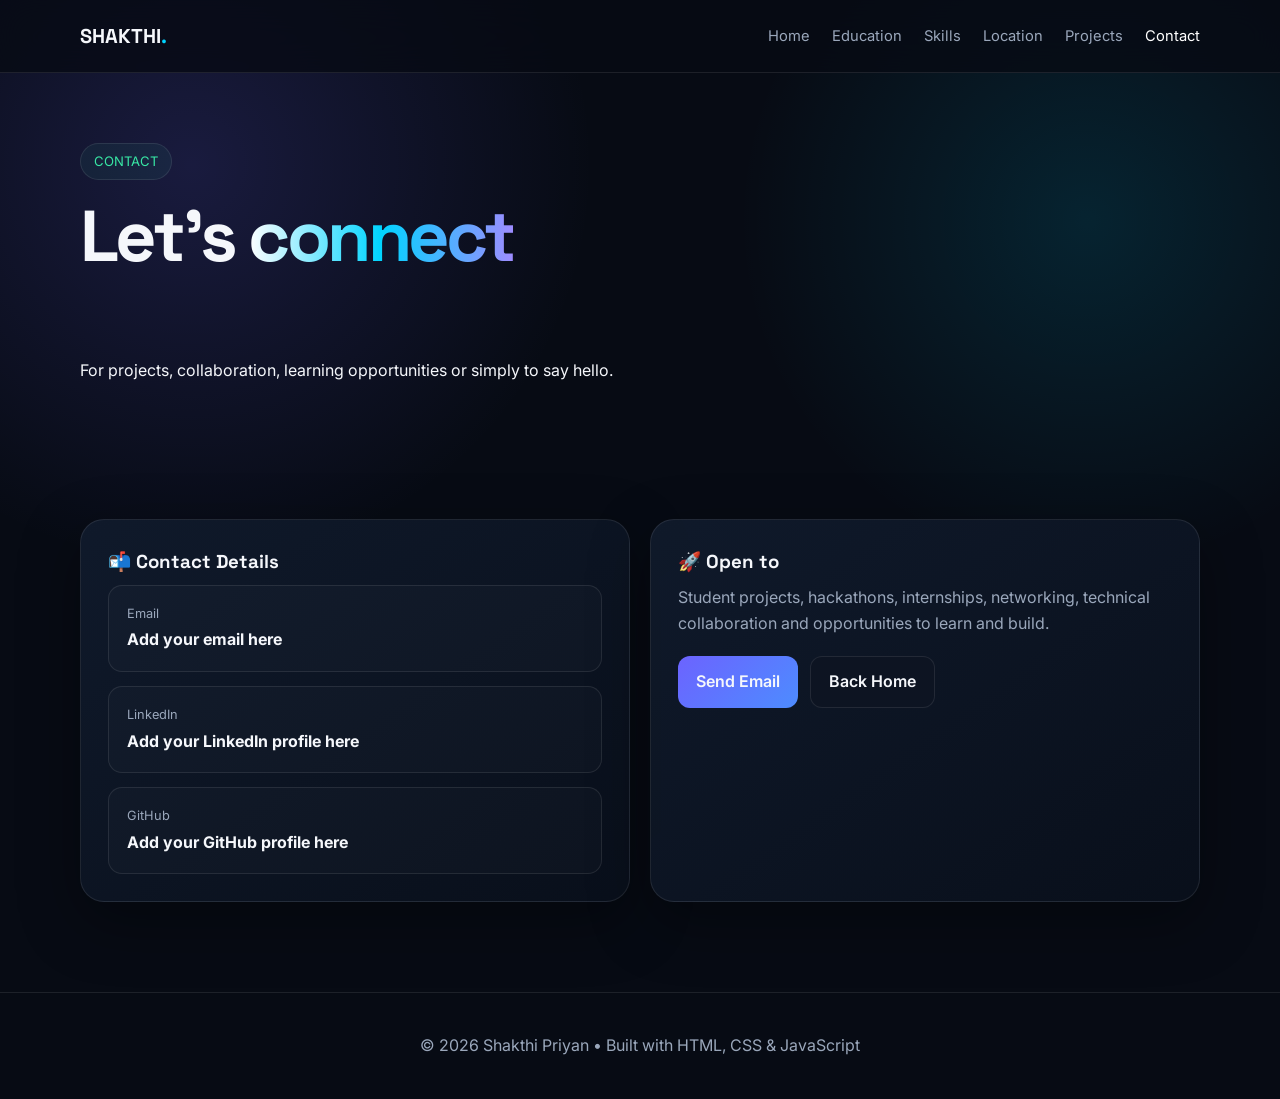
==== contact.html @ 1085ec8c "Add files via upload" ====
<!DOCTYPE html>
<html lang="en"><head><meta charset="UTF-8"><meta name="viewport" content="width=device-width, initial-scale=1.0">
<title>Contact | Shakthi Priyan</title><link rel="stylesheet" href="style.css"></head>
<body>
<nav class="nav">
  <div class="container nav-inner">
    <a class="logo" href="index.html">SHAKTHI<span>.</span></a>
    <ul class="nav-links">
      <li><a href="index.html">Home</a></li>
      <li><a href="education.html">Education</a></li>
      <li><a href="skills.html">Skills</a></li>
      <li><a href="location.html">Location</a></li>
      <li><a href="projects.html">Projects</a></li>
      <li><a href="contact.html">Contact</a></li>
    </ul>
  </div>
</nav>

<main><section class="page-header"><div class="container"><span class="badge">CONTACT</span><h1>Let's <span class="gradient">connect</span></h1><p class="hero p">For projects, collaboration, learning opportunities or simply to say hello.</p></div></section>
<section><div class="container content-grid">
<div class="card content-card"><h3>📬 Contact Details</h3><div class="contact-list">
<div class="contact-item"><span>Email</span><strong>Add your email here</strong></div>
<div class="contact-item"><span>LinkedIn</span><strong>Add your LinkedIn profile here</strong></div>
<div class="contact-item"><span>GitHub</span><strong>Add your GitHub profile here</strong></div>
</div></div>
<div class="card content-card"><h3>🚀 Open to</h3><p>Student projects, hackathons, internships, networking, technical collaboration and opportunities to learn and build.</p><div class="buttons" style="margin-top:20px"><a class="btn primary" href="mailto:your-email@example.com">Send Email</a><a class="btn" href="index.html">Back Home</a></div></div>
</div></section></main>
<footer>
  <div class="container">© <span id="year"></span> Shakthi Priyan • Built with HTML, CSS & JavaScript</div>
</footer>
<script src="script.js"></script></body></html>
---- style.css ----
@import url('https://fonts.googleapis.com/css2?family=Inter:wght@400;500;600;700;800&family=Space+Grotesk:wght@500;600;700&display=swap');

:root{
  --bg:#070b14;
  --panel:#0d1422;
  --panel2:#111b2d;
  --text:#f5f7fb;
  --muted:#9aa7bb;
  --line:rgba(255,255,255,.09);
  --accent:#6c63ff;
  --accent2:#00d4ff;
  --success:#38e8a5;
  --shadow:0 20px 60px rgba(0,0,0,.35);
}

*{box-sizing:border-box;margin:0;padding:0}
html{scroll-behavior:smooth}
body{
  min-height:100vh;
  background:
    radial-gradient(circle at 15% 15%,rgba(108,99,255,.18),transparent 28%),
    radial-gradient(circle at 85% 20%,rgba(0,212,255,.12),transparent 25%),
    var(--bg);
  color:var(--text);
  font-family:Inter,Arial,sans-serif;
  line-height:1.6;
}
a{text-decoration:none;color:inherit}
.container{width:min(1120px,92%);margin:auto}
.nav{
  position:sticky;top:0;z-index:100;
  backdrop-filter:blur(18px);
  background:rgba(7,11,20,.78);
  border-bottom:1px solid var(--line);
}
.nav-inner{min-height:72px;display:flex;align-items:center;justify-content:space-between;gap:25px}
.logo{font-family:"Space Grotesk";font-size:1.25rem;font-weight:700}
.logo span{color:var(--accent2)}
.nav-links{display:flex;gap:22px;list-style:none;flex-wrap:wrap}
.nav-links a{color:var(--muted);font-size:.92rem;transition:.25s}
.nav-links a:hover,.nav-links a.active{color:#fff}
.hero{padding:85px 0 55px}
.hero-grid{display:grid;grid-template-columns:1.25fr .75fr;gap:45px;align-items:center}
.badge{
  display:inline-flex;padding:7px 13px;border:1px solid var(--line);
  border-radius:999px;color:var(--success);background:rgba(56,232,165,.06);
  font-size:.82rem;margin-bottom:20px
}
h1{font-family:"Space Grotesk";font-size:clamp(2.7rem,7vw,5.5rem);line-height:1.02;letter-spacing:-.05em}
.gradient{background:linear-gradient(90deg,#fff,var(--accent2),#9d8cff);-webkit-background-clip:text;background-clip:text;color:transparent}
.hero p{max-width:680px;color:var(--muted);font-size:1.05rem;margin:22px 0 28px}
.buttons{display:flex;gap:12px;flex-wrap:wrap}
.btn{
  display:inline-flex;align-items:center;justify-content:center;
  padding:12px 18px;border-radius:12px;font-weight:600;border:1px solid var(--line);
  background:var(--panel);transition:.25s
}
.btn:hover{transform:translateY(-3px);border-color:rgba(108,99,255,.6)}
.btn.primary{background:linear-gradient(135deg,var(--accent),#4d8cff);border:none}
.profile-card,.card{
  background:linear-gradient(145deg,rgba(17,27,45,.9),rgba(10,16,28,.88));
  border:1px solid var(--line);border-radius:24px;box-shadow:var(--shadow)
}
.profile-card{padding:28px;text-align:center}
.avatar{
  width:145px;height:145px;margin:0 auto 20px;border-radius:50%;
  display:grid;place-items:center;font-family:"Space Grotesk";font-size:3.2rem;font-weight:800;
  background:linear-gradient(135deg,var(--accent),var(--accent2));
  box-shadow:0 0 55px rgba(108,99,255,.28)
}
.profile-card h2{font-family:"Space Grotesk";font-size:1.55rem}
.profile-card p{color:var(--muted);font-size:.9rem;margin-top:5px}
section{padding:45px 0}
.section-title{margin-bottom:25px}
.section-title h2{font-family:"Space Grotesk";font-size:2rem}
.section-title p{color:var(--muted);margin-top:5px}
.dashboard-grid{display:grid;grid-template-columns:repeat(3,1fr);gap:18px}
.card-link{padding:24px;min-height:165px;transition:.3s}
.card-link:hover{transform:translateY(-6px);border-color:rgba(0,212,255,.35)}
.icon{font-size:2rem;margin-bottom:15px}
.card-link h3{font-family:"Space Grotesk";font-size:1.15rem}
.card-link p{color:var(--muted);font-size:.9rem;margin-top:6px}
.page-header{padding:70px 0 35px}
.page-header h1{font-size:clamp(2.5rem,6vw,4.5rem)}
.content-grid{display:grid;grid-template-columns:repeat(2,1fr);gap:20px}
.content-card{padding:27px}
.content-card h3{font-family:"Space Grotesk";margin-bottom:8px}
.content-card p,.content-card li{color:var(--muted)}
.timeline{position:relative;margin-top:20px;padding-left:28px}
.timeline:before{content:"";position:absolute;left:7px;top:4px;bottom:4px;width:2px;background:linear-gradient(var(--accent),var(--accent2))}
.timeline-item{position:relative;margin-bottom:28px}
.timeline-item:before{content:"";position:absolute;left:-27px;top:7px;width:12px;height:12px;border-radius:50%;background:var(--accent2);box-shadow:0 0 16px var(--accent2)}
.meta{color:var(--accent2);font-size:.82rem;font-weight:700;margin-bottom:4px}
.skills{display:flex;gap:12px;flex-wrap:wrap;margin-top:18px}
.skill{padding:11px 15px;border-radius:12px;background:var(--panel2);border:1px solid var(--line);font-weight:600}
.project{padding:25px}
.project .tag{display:inline-block;padding:5px 9px;border-radius:999px;background:rgba(108,99,255,.13);color:#b9b5ff;font-size:.75rem;margin-bottom:12px}
.contact-list{display:grid;gap:14px}
.contact-item{padding:18px;border:1px solid var(--line);border-radius:14px;background:rgba(255,255,255,.02)}
.contact-item span{display:block;color:var(--muted);font-size:.8rem}
.contact-item strong{display:block;margin-top:3px}
footer{padding:40px 0;text-align:center;color:var(--muted);border-top:1px solid var(--line);margin-top:45px}
@media(max-width:800px){
  .hero-grid,.content-grid{grid-template-columns:1fr}
  .dashboard-grid{grid-template-columns:repeat(2,1fr)}
  .nav-inner{align-items:flex-start;padding:14px 0;flex-direction:column}
}
@media(max-width:520px){
  .dashboard-grid{grid-template-columns:1fr}
  .hero{padding-top:55px}
}
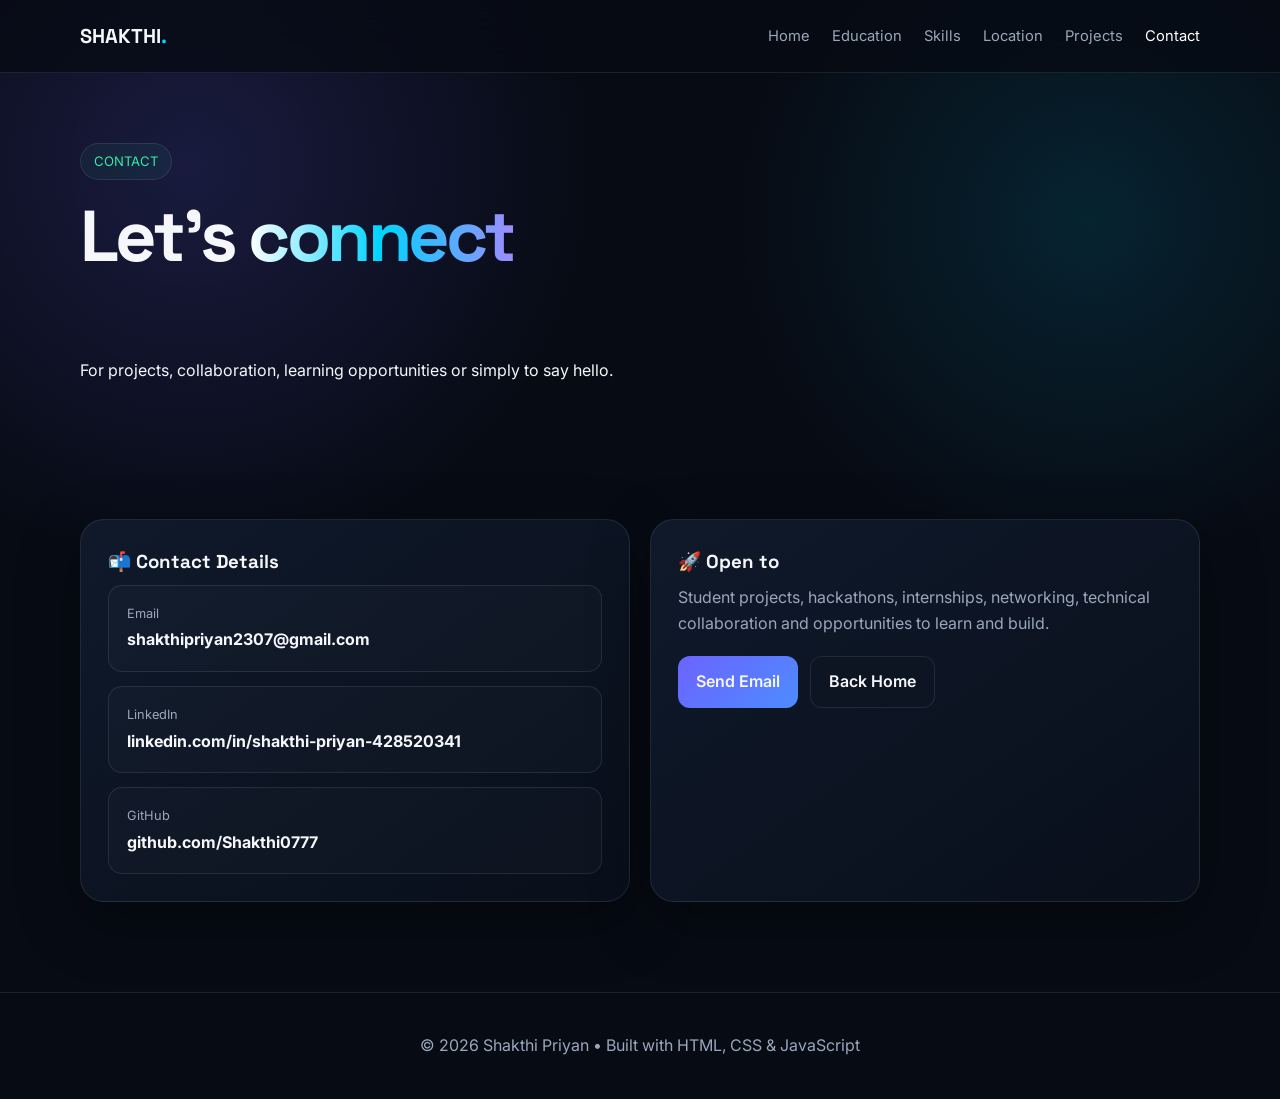
==== commit fc989f74: "Add personal contact details and links Updated contact details with personal information and links." ====
--- a/contact.html
+++ b/contact.html
@@ -18,14 +18,68 @@
 
 <main><section class="page-header"><div class="container"><span class="badge">CONTACT</span><h1>Let's <span class="gradient">connect</span></h1><p class="hero p">For projects, collaboration, learning opportunities or simply to say hello.</p></div></section>
 <section><div class="container content-grid">
-<div class="card content-card"><h3>📬 Contact Details</h3><div class="contact-list">
-<div class="contact-item"><span>Email</span><strong>Add your email here</strong></div>
-<div class="contact-item"><span>LinkedIn</span><strong>Add your LinkedIn profile here</strong></div>
-<div class="contact-item"><span>GitHub</span><strong>Add your GitHub profile here</strong></div>
-</div></div>
-<div class="card content-card"><h3>🚀 Open to</h3><p>Student projects, hackathons, internships, networking, technical collaboration and opportunities to learn and build.</p><div class="buttons" style="margin-top:20px"><a class="btn primary" href="mailto:your-email@example.com">Send Email</a><a class="btn" href="index.html">Back Home</a></div></div>
+
+<div class="card content-card">
+    <h3>📬 Contact Details</h3>
+
+    <div class="contact-list">
+
+        <div class="contact-item">
+            <span>Email</span>
+            <strong>
+                <a href="mailto:shakthipriyan2307@gmail.com">
+                    shakthipriyan2307@gmail.com
+                </a>
+            </strong>
+        </div>
+
+        <div class="contact-item">
+            <span>LinkedIn</span>
+            <strong>
+                <a href="https://www.linkedin.com/in/shakthi-priyan-428520341"
+                   target="_blank"
+                   rel="noopener noreferrer">
+                    linkedin.com/in/shakthi-priyan-428520341
+                </a>
+            </strong>
+        </div>
+
+        <div class="contact-item">
+            <span>GitHub</span>
+            <strong>
+                <a href="https://github.com/Shakthi0777"
+                   target="_blank"
+                   rel="noopener noreferrer">
+                    github.com/Shakthi0777
+                </a>
+            </strong>
+        </div>
+
+    </div>
+</div>
+
+
+<div class="card content-card">
+    <h3>🚀 Open to</h3>
+
+    <p>
+        Student projects, hackathons, internships, networking,
+        technical collaboration and opportunities to learn and build.
+    </p>
+
+    <div class="buttons" style="margin-top:20px">
+        <a class="btn primary"
+           href="mailto:shakthipriyan2307@gmail.com">
+            Send Email
+        </a>
+
+        <a class="btn" href="index.html">
+            Back Home
+        </a>
+    </div>
+</div>
 </div></section></main>
 <footer>
   <div class="container">© <span id="year"></span> Shakthi Priyan • Built with HTML, CSS & JavaScript</div>
 </footer>
-<script src="script.js"></script></body></html>+<script src="script.js"></script></body></html>
--- a/style.css
+++ b/style.css
@@ -110,3 +110,19 @@
   .dashboard-grid{grid-template-columns:1fr}
   .hero{padding-top:55px}
 }
+.avatar {
+    width: 145px;
+    height: 145px;
+    margin: 0 auto 20px;
+    border-radius: 50%;
+    overflow: hidden;
+    border: 3px solid var(--accent2);
+    box-shadow: 0 0 35px rgba(0, 212, 255, 0.3);
+}
+
+.avatar img {
+    width: 100%;
+    height: 100%;
+    object-fit: cover;
+    display: block;
+}
